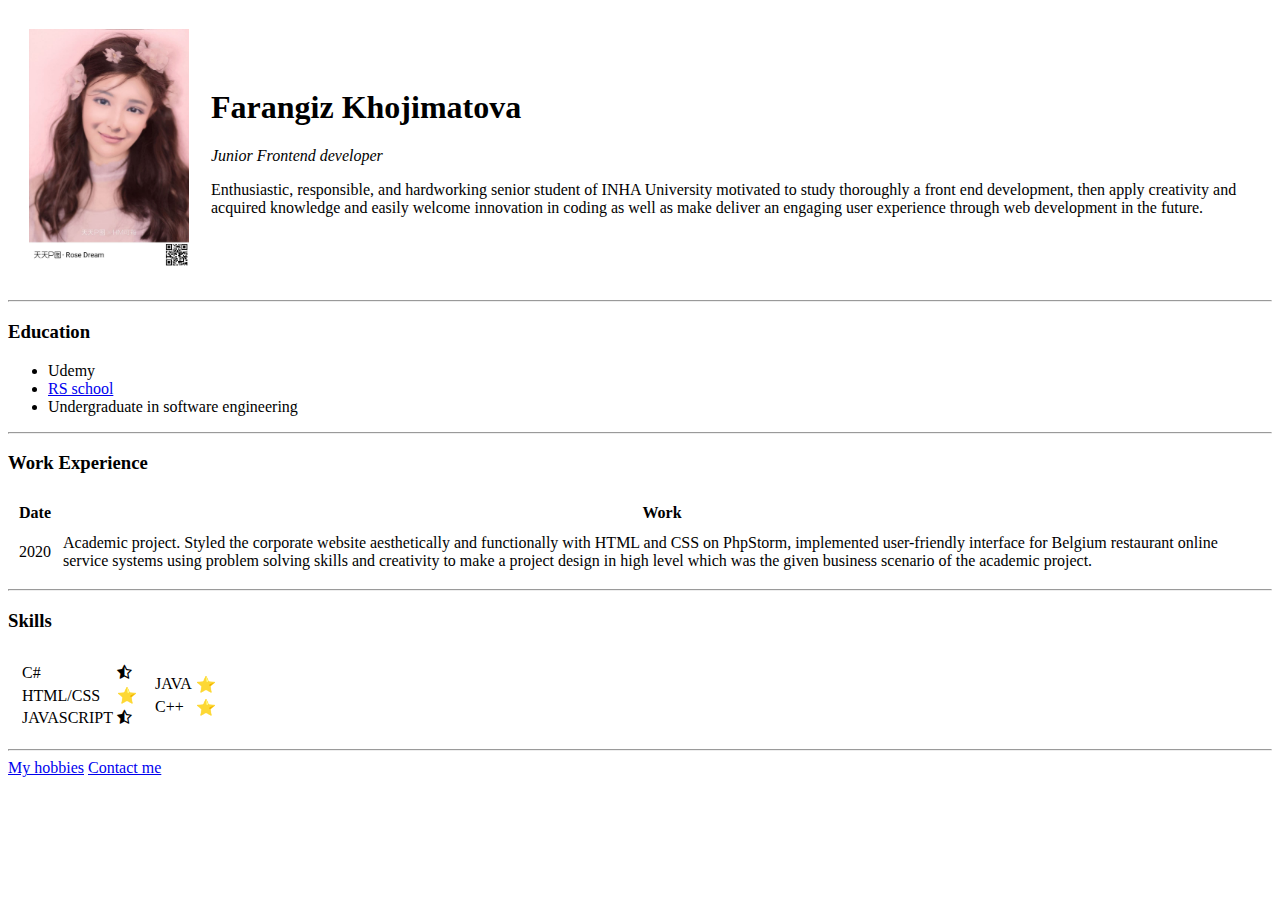
==== index.html @ f82d43f1 "feat: add initial cv website files" ====
<!DOCTYPE html>
<html lang="en">
<html>
   <head>
	 <meta charset="utf-8">
	 <meta name="viewport" content="width=device-width, initial-scale=1">
	 <meta charset="U+2B50">
	 <link rel="stylesheet" href="https://cdnjs.cloudflare.com/ajax/libs/font-awesome/4.7.0/css/font-awesome.min.css">
	 <title>Farangiz's personal site</title>
   </head>

   <body>
   	<table cellspacing="20">
   		<tr>
   			<td><img src="beautyFarangiz.jpg" alt="Farangiz" width="160px"> </td>
   			<td><h1>Farangiz Khojimatova</h1>
   	        <p><em>Junior Frontend developer</em></p>
   	        <p>Enthusiastic, responsible, and hardworking senior student of INHA University motivated to study thoroughly a front end development, then apply creativity and acquired knowledge and easily welcome innovation in coding as well as make deliver an engaging user experience through web development in the future.</p></td>
   		</tr>
   	</table>
   	   	
   	<hr>
   	<h3>Education</h3>
   	<ul>
   		<li>Udemy</li>
   		<li><a href="https://app.rs.school/">RS school</a></li>
   		<li>Undergraduate in software engineering</li>
   	</ul>
   	<hr>
   	<h3>Work Experience</h3>
    <table cellspacing="10">
    	<thead>
    		<tr>
    			<th>Date</th>
    			<th>Work</th>
    		</tr>
    	</thead>
    	<tbody>
    	    <tr>
    		    <td>2020</td>
    		    <td>Academic project. Styled the corporate website aesthetically and functionally with HTML and CSS on PhpStorm, implemented user-friendly interface for Belgium restaurant online service systems using problem solving skills and creativity to make a project design in high level which was the given business scenario of the academic project.</td>
    	    </tr>
        </tbody>
    </table>
    <hr>
    <h3>Skills</h3>
    <table cellspacing="10">
    	<tr>
    		<td>
    			<table>
    	          <tr>
    		          <td>C#</td>  
    		          <td><i class="fa fa-star-half-full"></i></td>
    	          </tr>   	
    	          <tr>	
    		          <td>HTML/CSS</td> 
    		          <td>⭐</td>            
    	          </tr>
    	          <tr>	
    		          <td>JAVASCRIPT</td>  
    		          <td><i class="fa fa-star-half-full"></i></td>
    	          </tr>   	
              </table>
    		</td>
    		<td>
    			<table>
    				<tr>	
    		          <td>JAVA</td>
    		          <td>⭐</td>
    	            </tr>
    	            <tr>	
    		          <td>C++</td>
    		          <td>⭐</td>
    	            </tr>
    			</table>
    		</td>
    	</tr>
    </table>
    
   	<hr>
   	<a href="hobbies.html">My hobbies</a>
   	<a href="contact.html">Contact me</a>
   </body>
</html>
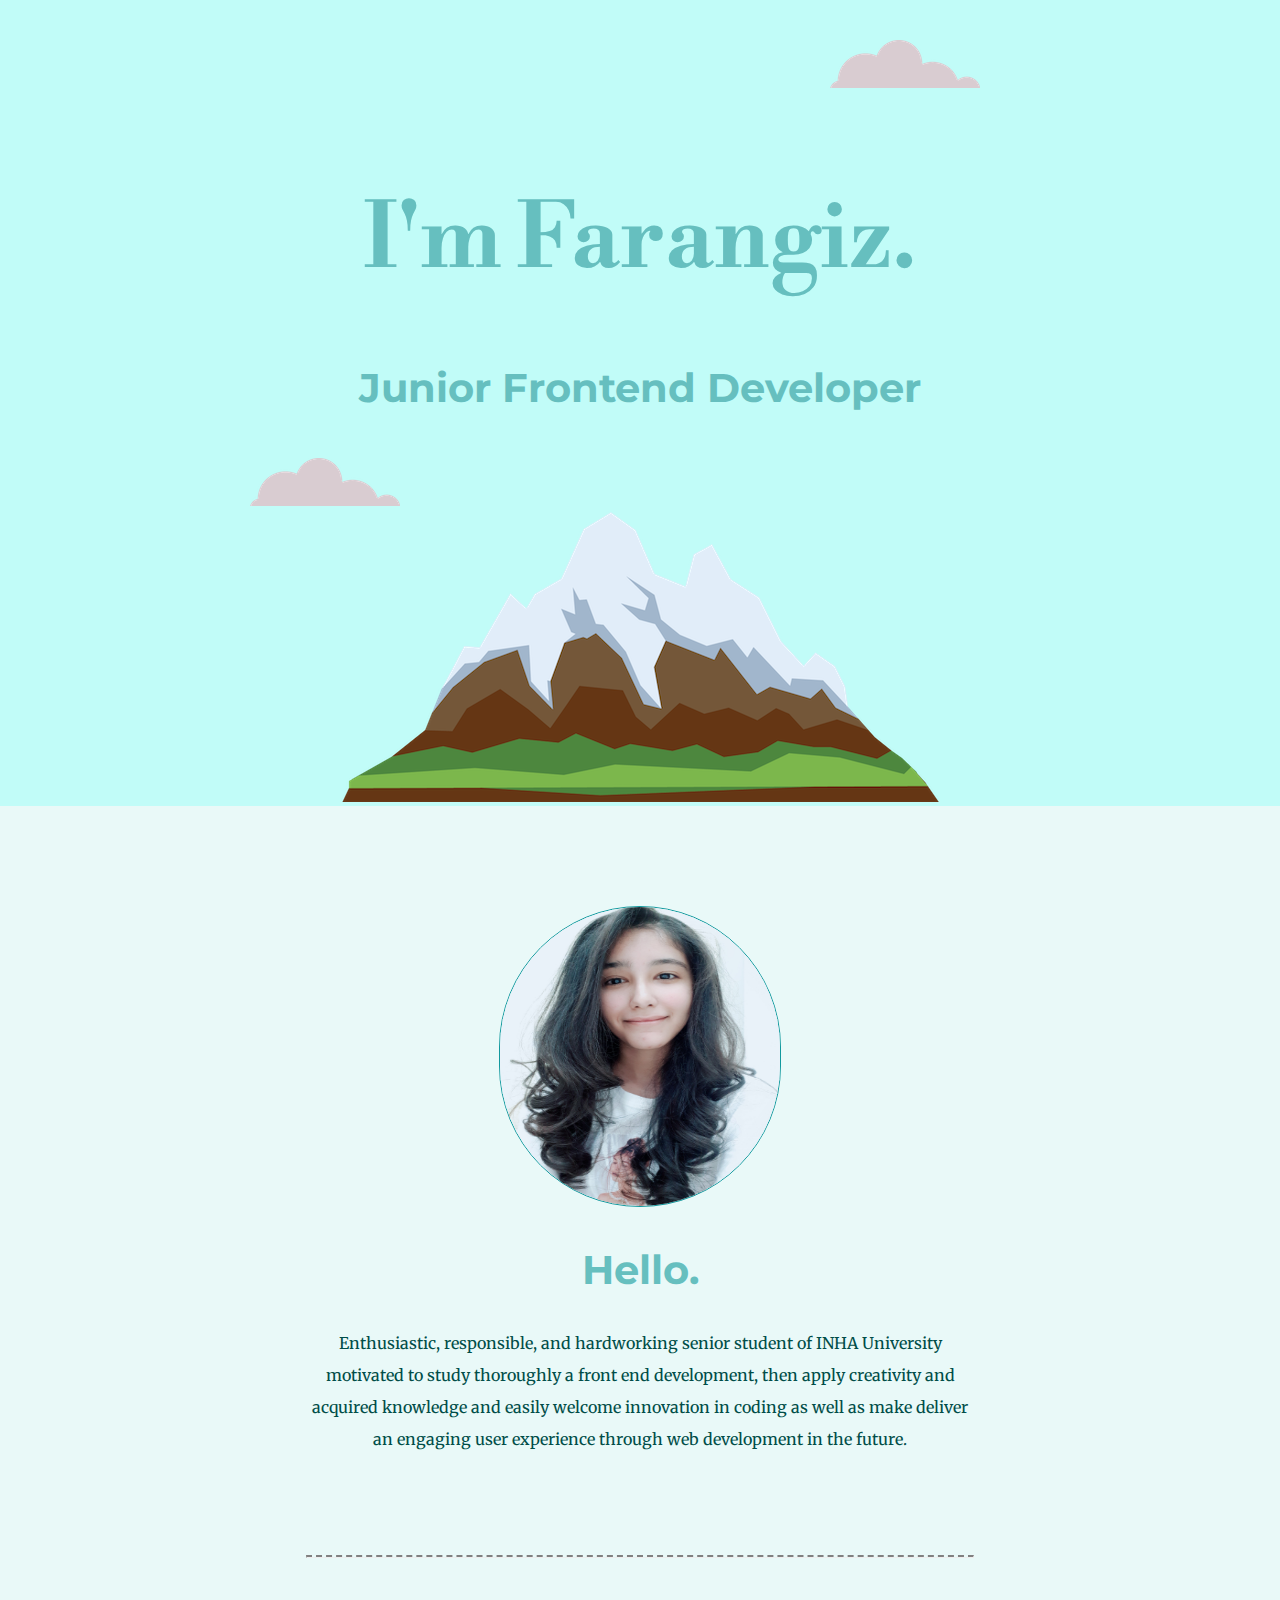
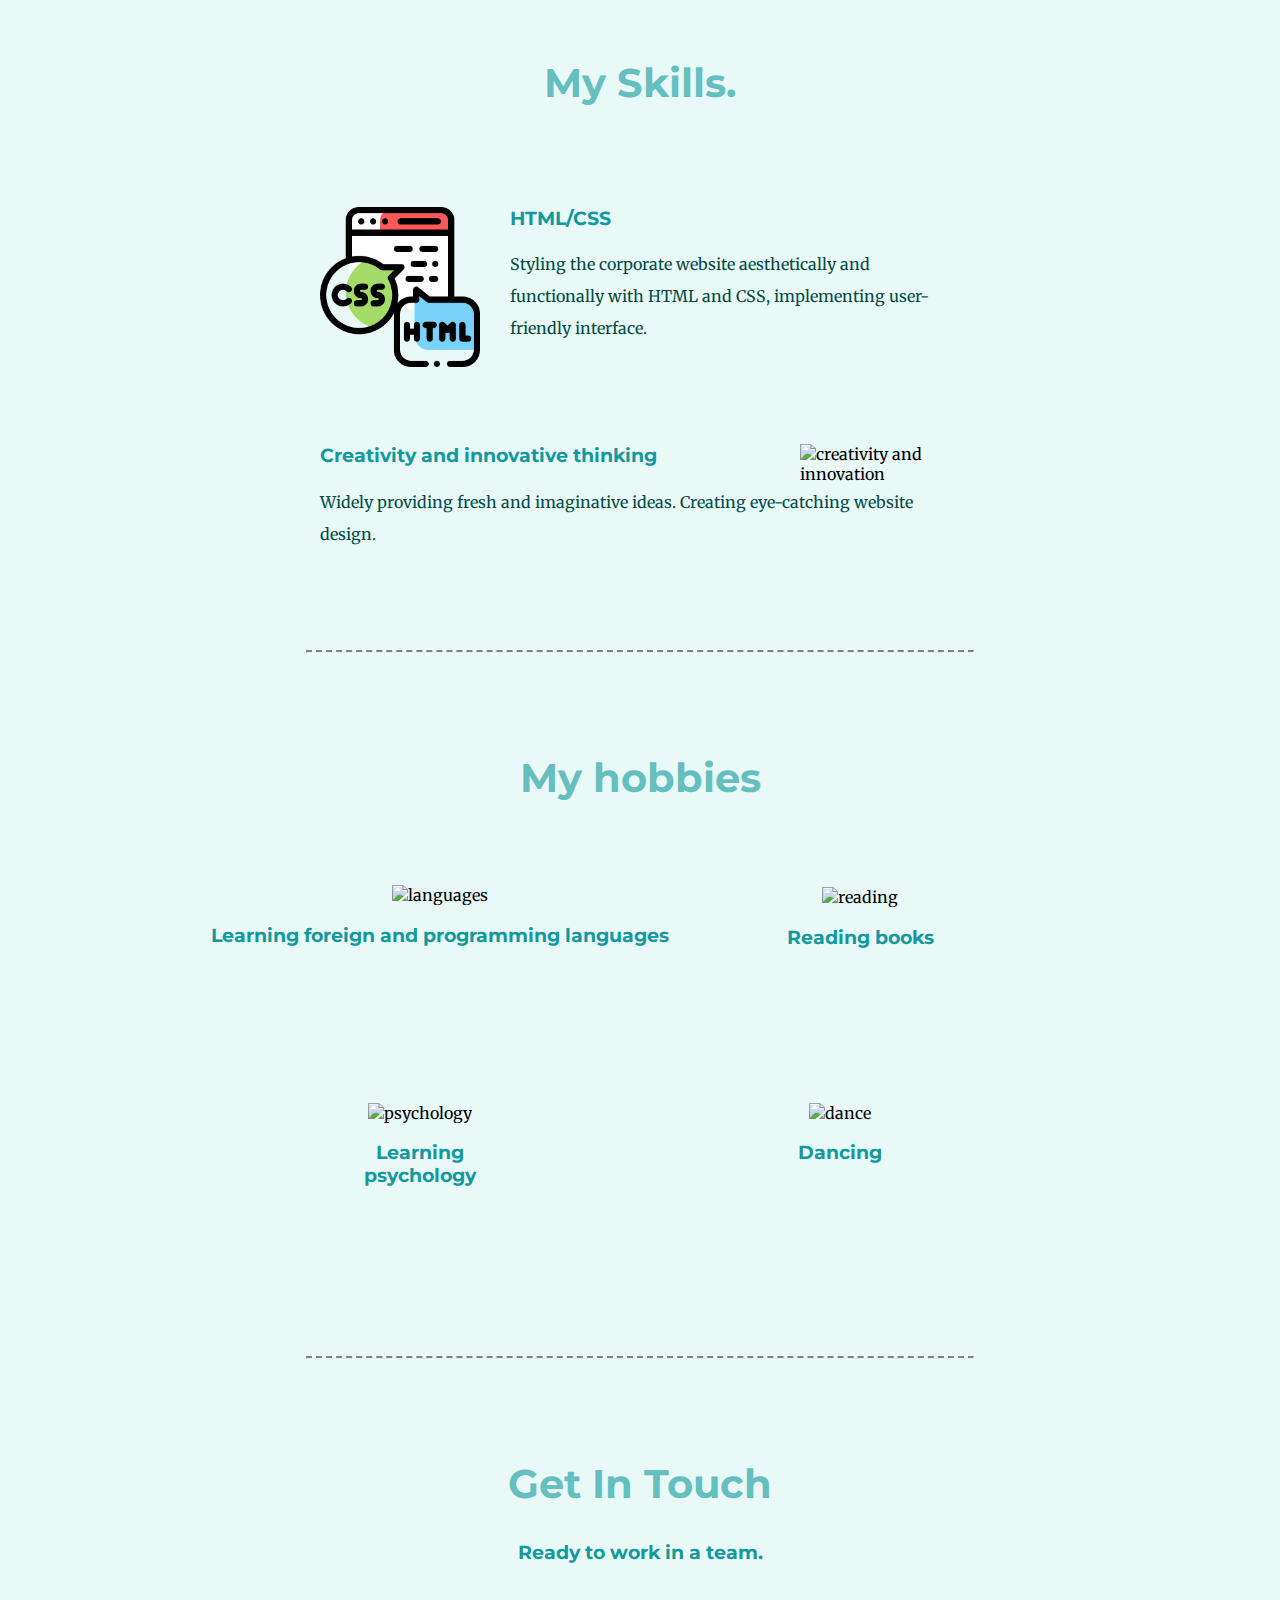
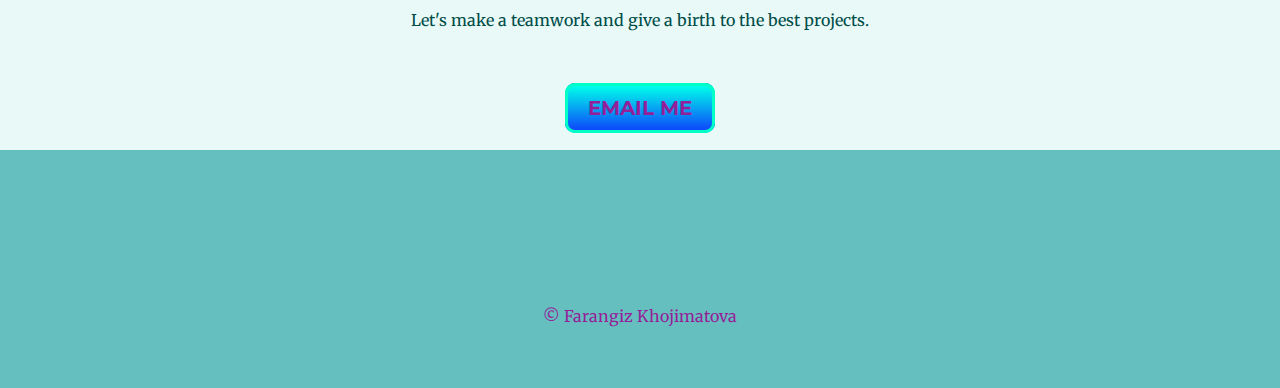
==== commit b04b0629: "feat: upload cv files" ====
--- a/index.html
+++ b/index.html
@@ -4,81 +4,77 @@
    <head>
 	 <meta charset="utf-8">
 	 <meta name="viewport" content="width=device-width, initial-scale=1">
-	 <meta charset="U+2B50">
-	 <link rel="stylesheet" href="https://cdnjs.cloudflare.com/ajax/libs/font-awesome/4.7.0/css/font-awesome.min.css">
-	 <title>Farangiz's personal site</title>
+	 <link rel="preconnect" href="https://fonts.googleapis.com"><link rel="preconnect" href="https://fonts.gstatic.com" crossorigin><link href="https://fonts.googleapis.com/css2?family=Joan&family=Libre+Bodoni&family=Merriweather&family=Montserrat&family=Nuosu+SIL&display=swap" rel="stylesheet">
+	 <link rel="stylesheet" href="css/styles.css">
+	 <link rel="icon" href="favicon.ico">
+	 <title>Farangiz Khojimatova</title>
    </head>
 
    <body>
-   	<table cellspacing="20">
-   		<tr>
-   			<td><img src="beautyFarangiz.jpg" alt="Farangiz" width="160px"> </td>
-   			<td><h1>Farangiz Khojimatova</h1>
-   	        <p><em>Junior Frontend developer</em></p>
-   	        <p>Enthusiastic, responsible, and hardworking senior student of INHA University motivated to study thoroughly a front end development, then apply creativity and acquired knowledge and easily welcome innovation in coding as well as make deliver an engaging user experience through web development in the future.</p></td>
-   		</tr>
-   	</table>
-   	   	
-   	<hr>
-   	<h3>Education</h3>
-   	<ul>
-   		<li>Udemy</li>
-   		<li><a href="https://app.rs.school/">RS school</a></li>
-   		<li>Undergraduate in software engineering</li>
-   	</ul>
-   	<hr>
-   	<h3>Work Experience</h3>
-    <table cellspacing="10">
-    	<thead>
-    		<tr>
-    			<th>Date</th>
-    			<th>Work</th>
-    		</tr>
-    	</thead>
-    	<tbody>
-    	    <tr>
-    		    <td>2020</td>
-    		    <td>Academic project. Styled the corporate website aesthetically and functionally with HTML and CSS on PhpStorm, implemented user-friendly interface for Belgium restaurant online service systems using problem solving skills and creativity to make a project design in high level which was the given business scenario of the academic project.</td>
-    	    </tr>
-        </tbody>
-    </table>
-    <hr>
-    <h3>Skills</h3>
-    <table cellspacing="10">
-    	<tr>
-    		<td>
-    			<table>
-    	          <tr>
-    		          <td>C#</td>  
-    		          <td><i class="fa fa-star-half-full"></i></td>
-    	          </tr>   	
-    	          <tr>	
-    		          <td>HTML/CSS</td> 
-    		          <td>⭐</td>            
-    	          </tr>
-    	          <tr>	
-    		          <td>JAVASCRIPT</td>  
-    		          <td><i class="fa fa-star-half-full"></i></td>
-    	          </tr>   	
-              </table>
-    		</td>
-    		<td>
-    			<table>
-    				<tr>	
-    		          <td>JAVA</td>
-    		          <td>⭐</td>
-    	            </tr>
-    	            <tr>	
-    		          <td>C++</td>
-    		          <td>⭐</td>
-    	            </tr>
-    			</table>
-    		</td>
-    	</tr>
-    </table>
-    
-   	<hr>
-   	<a href="hobbies.html">My hobbies</a>
-   	<a href="contact.html">Contact me</a>
-   </body>
-</html>+
+   	 <div class="top-container">
+      <img class="top-cloud" src="images/cloud.png" alt="cloud-img">
+   	   <h1>I'm Farangiz.</h1>
+       <h2>Junior Frontend Developer</h2>	
+       <img class="bottom-cloud" src="images/cloud.png" alt="cloud-img">
+       <img src="images/mountain.png" alt=mountain-img>
+   	</div>
+    <div class="middle-container">
+     <div class="profile">
+      <img class="profile-img" src="images/fara.jpg" alt="profile-img">
+       <h2>Hello.</h2>
+        <p class="intro">Enthusiastic, responsible, and hardworking senior student of INHA University motivated to study thoroughly a front end development, then apply creativity and acquired knowledge and easily welcome innovation in coding as well as make deliver an engaging user experience through web development in the future.</p>
+    </div>
+  <hr>
+    <div class="skills">
+     <h2>My Skills.</h2>
+      <div class="skill-row">
+        <img class="htmlcss" src="images/browser.png" alt="html-css">
+        <h3>HTML/CSS</h3>
+        <p>Styling the corporate website aesthetically and functionally with HTML and CSS, implementing user-friendly interface.</p>
+    </div>
+    <div class="skill-row">
+      <img class="creative" src="https://cdn-icons.flaticon.com/png/512/4578/premium/4578515.png?token=exp=1658769036~hmac=42b771bdd23ec7ba0f44c5b4f5f38777" alt="creativity and innovation">
+      <h3>Creativity and innovative thinking</h3>
+      <p>Widely providing fresh and imaginative ideas. Creating eye-catching website design.</p>
+    </div>
+  </div>
+  <hr>
+  <div class="hobbies">
+      <h2>My hobbies</h2>
+      <div class="hobbies-row">
+        <img class="lang" src="https://cdn-icons.flaticon.com/png/512/1194/premium/1194213.png?token=exp=1658773932~hmac=3650982c52a0f9229442ec24480a6980" alt="languages">
+        <h3>Learning foreign and programming languages</h3>
+      </div>
+      <div class="hobbies-row1">  
+        <img class="book" src="https://cdn-icons.flaticon.com/png/512/3389/premium/3389081.png?token=exp=1658774061~hmac=d71238294b0675686e615908cc9db381" alt="reading">
+        <h3>Reading books</h3>
+      </div>
+      <div class="hobbies-row2">  
+        <img class = "dance" src="https://cdn-icons.flaticon.com/png/512/2410/premium/2410354.png?token=exp=1658774104~hmac=3cfa1072066ac986f12dce9c7cc3c3f5" alt="dance">
+        <h3>Dancing</h3>
+      </div> 
+      <div class="hobbies-row3"> 
+        <img class ="ps" src="https://cdn-icons.flaticon.com/png/512/3475/premium/3475596.png?token=exp=1658774161~hmac=9613823b41240e9c9fa0dc576084e7fb" alt="psychology">
+        <h3>Learning psychology</h3>
+      </div>  
+    </div>
+  </div>
+  <hr>
+  <div class="contact-me">
+    <h2>Get In Touch</h2>
+    <h3>Ready to work in a team.</h3>
+    <p class="message">Let's make a teamwork and give a birth to the best projects.</p>
+    <a class="btn" href="mailto:seoyoon26052001@gmail.com">EMAIL ME</a>
+  </div>
+</div>
+
+
+<div class="bottom-container">
+  <a href="https://github.com/Faran61" class="github"></a>
+  <a href="https://t.me/Yoon_SeoYoon_WFab" class="tg"></a>
+  <a href="https://www.udemy.com" class="udemy"></a>
+  <p class="copyright">© Farangiz Khojimatova</p>
+</div>
+
+</body>--- a/css/styles.css
+++ b/css/styles.css
@@ -0,0 +1,182 @@
+body{
+	margin: 0;
+	text-align: center;
+	font-family: 'Merriweather', serif;
+	background-color: #E9F9F8;
+}
+h1{
+	margin: 50px auto 0 auto;
+	font-family: 'Libre Bodoni', serif;
+	font-size: 562.5%;
+	color: #66BFBF;
+	line-height: 2;
+}
+h2{
+	font-family: 'Montserrat', sans-serif;
+	font-size: 2.5rem;
+    color: #66BFBF;
+    font-weight: normal
+    padding-bottom: 10px;
+}
+h3{
+	font-family: 'Montserrat', sans-serif;
+	color: #11999E;
+}
+
+p{
+	line-height: 2;
+	color: #004D48;
+}
+hr{
+	border-top: 2px dashed grey;
+	width: 52%;
+	margin: 100px auto;
+}
+.copyright{
+	color: #931f99;
+	font-size: 1em;
+	padding: 20px 0;
+}
+.message{
+	margin: 40px 0 60px;
+}
+.intro{
+	margin: auto;
+	width: 52%;
+}
+.profile-img{
+	width: 280px;
+	height: 299px;
+	border: #11999E solid;
+	border-width: 1px;
+	border-radius: 300px;
+}
+.top-container{
+	background-color: #C1FCF8;
+	position: relative;
+	padding-top: 100px;
+}
+.middle-container{
+	margin: 100px 0;
+}
+.bottom-container{
+	background-color: #66BFBF;
+	margin-top: 30px;
+	padding: 50px 0 20px;
+}
+.bottom-cloud{
+	position: absolute;
+	bottom: 300px;
+	left: 250px;
+}
+.top-cloud{
+	position: absolute;
+	top: 40px;
+	right: 300px;
+}
+.skill-row{
+	width: 50%;
+	margin: 100px auto 100px auto;
+	text-align: left;
+
+}
+.htmlcss{
+	width: 25%;
+	float: left;
+    margin-right: 30px;
+}
+.creative{
+	width: 25%;
+	float: right;  
+}
+.hobbies-row{
+	width: 50%;
+	margin: 50px auto 50px auto;	
+	float: left;
+	margin-left: 120px;
+}
+.hobbies-row1{
+	width: 50%;
+	margin: 50px auto 50px auto;
+	padding: 35px;
+}
+.hobbies-row2{
+	width: 50%;
+	margin: 50px auto 50px auto;
+	float: right;
+	margin-right: 120px;
+}
+.hobbies-row3{
+	width: 50%;
+	margin: 50px auto 50px auto;
+	padding: 50px;	
+}
+.lang{
+   width: 25%;
+
+}
+.ps{
+   width: 25%;
+   
+}
+.dance{
+   width: 25%;
+}
+.book{
+   width: 25%;
+}
+.btn {
+  background: #00ffea;
+  background-image: -webkit-linear-gradient(top, #00ffea, #0d48fa);
+  background-image: -moz-linear-gradient(top, #00ffea, #0d48fa);
+  background-image: -ms-linear-gradient(top, #00ffea, #0d48fa);
+  background-image: -o-linear-gradient(top, #00ffea, #0d48fa);
+  background-image: linear-gradient(to bottom, #00ffea, #0d48fa);
+  -webkit-border-radius: 10;
+  -moz-border-radius: 10;
+  border-radius: 10px;
+  font-family: 'Montserrat', sans-serif;
+  color: #931f99;
+  font-weight: bold;
+  font-size: 20px;
+  padding: 10px 20px 10px 20px;
+  border: solid #03ffc8 3px;
+  text-decoration: none;
+}
+.btn:hover {
+  background: #8cffe8;
+  background-image: -webkit-linear-gradient(top, #8cffe8, #00cca3);
+  background-image: -moz-linear-gradient(top, #8cffe8, #00cca3);
+  background-image: -ms-linear-gradient(top, #8cffe8, #00cca3);
+  background-image: -o-linear-gradient(top, #8cffe8, #00cca3);
+  background-image: linear-gradient(to bottom, #8cffe8, #00cca3);
+  text-decoration: none;
+}
+a{
+	margin: 10px 20px;
+}
+.github{
+    background-image: url("https://cdn-icons-png.flaticon.com/512/733/733609.png");
+    background-size: contain;
+    background-repeat: no-repeat;
+    width: 40px;
+    height: 40px;
+    display: inline-block;
+}
+.tg{
+	background-image: url("https://cdn-icons-png.flaticon.com/512/2111/2111646.png");
+    background-size: contain;
+    background-repeat: no-repeat;
+    width: 40px;
+    height: 40px;
+    display: inline-block;
+}
+.udemy{
+	background-image: url("https://avatars.slack-edge.com/2021-07-14/2272862865907_7321892ff0c22881a339_512.png"); 
+	background-size: contain;
+    background-repeat: no-repeat;
+    width: 40px;
+    height: 40px;
+    display: inline-block;
+
+}